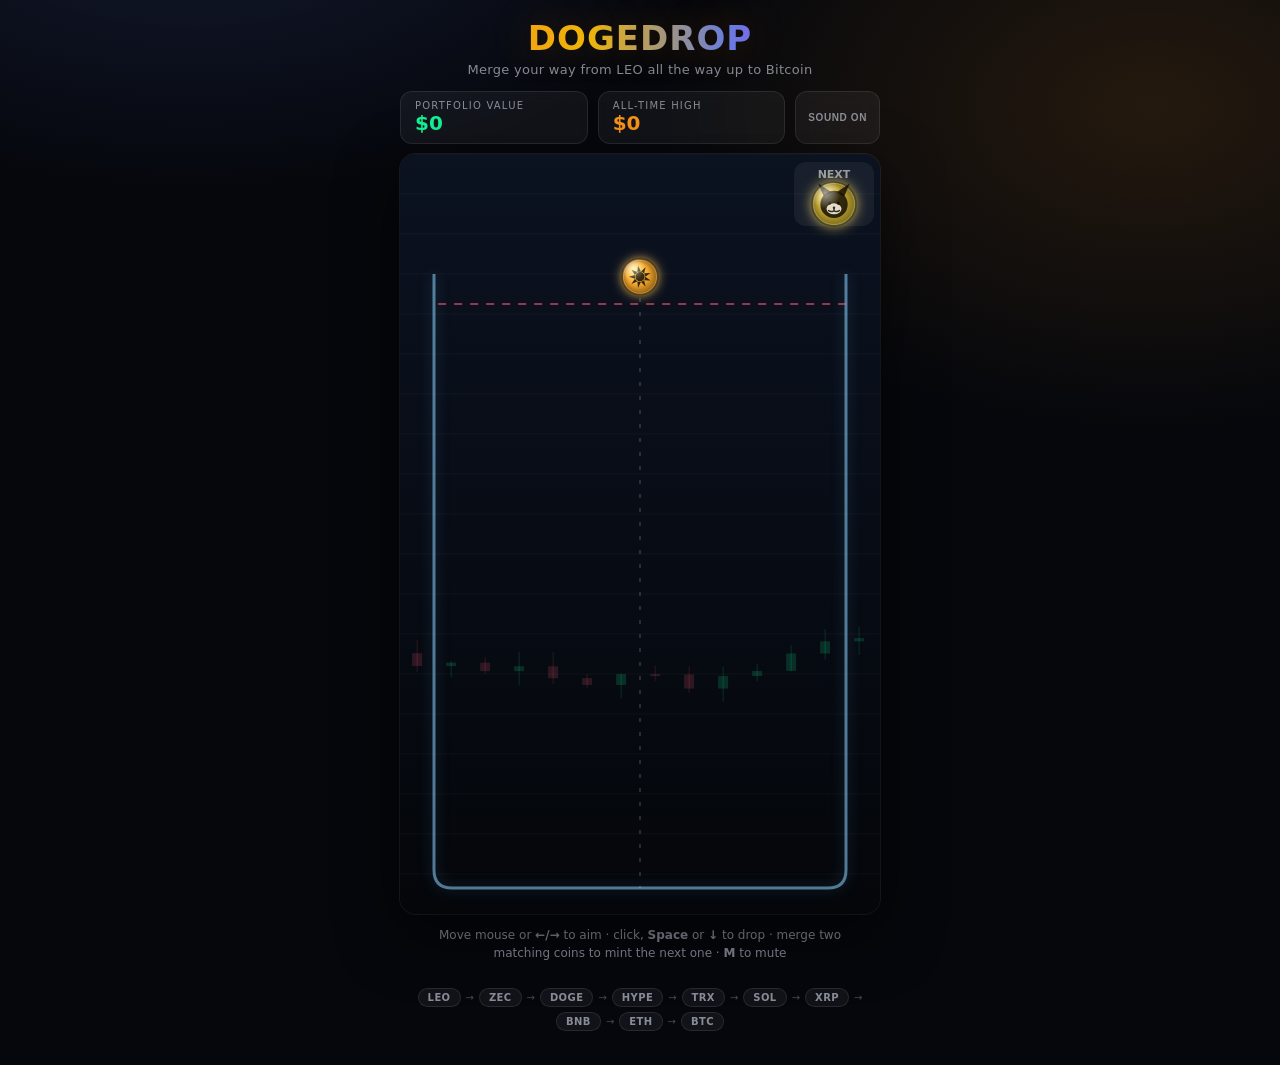
==== game.html @ 5583e7e5 "Add DogeDrop: a crypto-merge Chrome extension game Physics-based merge game (Suika/2048-style) built" ====
<!DOCTYPE html>
<html lang="en">
<head>
<meta charset="UTF-8">
<meta name="viewport" content="width=device-width, initial-scale=1">
<title>DogeDrop: Crypto Merge</title>
<link rel="stylesheet" href="css/style.css">
</head>
<body>
  <header>
    <h1 class="title">DOGEDROP</h1>
    <p class="subtitle">Merge your way from LEO all the way up to Bitcoin</p>
  </header>

  <div class="hud">
    <div class="stat">
      <div class="stat-label">Portfolio Value</div>
      <div class="stat-value" id="score-value">$0</div>
    </div>
    <div class="stat">
      <div class="stat-label">All-Time High</div>
      <div class="stat-value" id="ath-value">$0</div>
    </div>
    <button id="mute-btn" type="button">SOUND ON</button>
  </div>

  <div class="game-stage">
    <canvas id="game-canvas"></canvas>
    <div class="game-over" id="game-over">
      <div class="game-over-panel">
        <h2>Portfolio Liquidated</h2>
        <div class="new-ath-badge" id="new-ath-badge">NEW ALL-TIME HIGH</div>
        <span id="final-score">$0</span>
        <button id="restart-btn" type="button">Trade Again</button>
      </div>
    </div>
  </div>

  <p class="instructions">
    Move mouse or <strong>←/→</strong> to aim &middot; click, <strong>Space</strong> or <strong>↓</strong> to drop &middot;
    merge two matching coins to mint the next one &middot; <strong>M</strong> to mute
  </p>

  <div class="ladder">
    <span class="ladder-chip">LEO</span><span class="ladder-arrow">&#8594;</span>
    <span class="ladder-chip">ZEC</span><span class="ladder-arrow">&#8594;</span>
    <span class="ladder-chip">DOGE</span><span class="ladder-arrow">&#8594;</span>
    <span class="ladder-chip">HYPE</span><span class="ladder-arrow">&#8594;</span>
    <span class="ladder-chip">TRX</span><span class="ladder-arrow">&#8594;</span>
    <span class="ladder-chip">SOL</span><span class="ladder-arrow">&#8594;</span>
    <span class="ladder-chip">XRP</span><span class="ladder-arrow">&#8594;</span>
    <span class="ladder-chip">BNB</span><span class="ladder-arrow">&#8594;</span>
    <span class="ladder-chip">ETH</span><span class="ladder-arrow">&#8594;</span>
    <span class="ladder-chip">BTC</span>
  </div>

  <script src="js/coins.js"></script>
  <script src="js/physics.js"></script>
  <script src="js/particles.js"></script>
  <script src="js/audio.js"></script>
  <script src="js/storage.js"></script>
  <script src="js/game.js"></script>
  <script src="js/main.js"></script>
</body>
</html>
---- css/style.css ----
:root {
  --bg: #05070c;
  --panel: rgba(255, 255, 255, 0.05);
  --panel-border: rgba(255, 255, 255, 0.09);
  --text: #eaf0ff;
  --text-dim: rgba(234, 240, 255, 0.55);
  --accent: #f7931a;
  --accent2: #627eea;
  --green: #14f195;
  --red: #ff5c77;
  --radius: 16px;
}

* { box-sizing: border-box; }

html, body {
  margin: 0;
  padding: 0;
  min-height: 100%;
  background: var(--bg);
  color: var(--text);
  font-family: system-ui, -apple-system, "Segoe UI", Roboto, Arial, sans-serif;
  overflow-x: hidden;
}

body {
  display: flex;
  flex-direction: column;
  align-items: center;
  padding: 18px 14px 34px;
  background:
    radial-gradient(ellipse 900px 500px at 15% -10%, rgba(98, 126, 234, 0.16), transparent 60%),
    radial-gradient(ellipse 900px 600px at 90% 10%, rgba(247, 147, 26, 0.13), transparent 55%),
    var(--bg);
}

header {
  text-align: center;
  margin-bottom: 14px;
}

.title {
  font-size: 34px;
  font-weight: 800;
  letter-spacing: 1px;
  margin: 0;
  background: linear-gradient(90deg, #f7931a, #f0b90a 35%, #627eea 75%, #9945ff);
  -webkit-background-clip: text;
  background-clip: text;
  color: transparent;
  text-shadow: 0 0 40px rgba(247, 147, 26, 0.25);
}

.subtitle {
  margin: 4px 0 0;
  font-size: 13px;
  color: var(--text-dim);
  letter-spacing: 0.3px;
}

.hud {
  display: flex;
  align-items: stretch;
  gap: 10px;
  width: 100%;
  max-width: 480px;
  margin-bottom: 10px;
}

.stat {
  flex: 1;
  background: var(--panel);
  border: 1px solid var(--panel-border);
  border-radius: 12px;
  padding: 8px 14px;
  backdrop-filter: blur(6px);
}

.stat-label {
  font-size: 10px;
  letter-spacing: 1.2px;
  color: var(--text-dim);
  text-transform: uppercase;
}

.stat-value {
  font-size: 20px;
  font-weight: 700;
  font-variant-numeric: tabular-nums;
}

#score-value { color: var(--green); }
#ath-value { color: var(--accent); }

#mute-btn {
  flex: 0 0 auto;
  background: var(--panel);
  border: 1px solid var(--panel-border);
  border-radius: 12px;
  color: var(--text-dim);
  font-size: 10px;
  font-weight: 700;
  letter-spacing: 0.6px;
  padding: 8px 12px;
  cursor: pointer;
  backdrop-filter: blur(6px);
}
#mute-btn:hover { color: var(--text); border-color: rgba(255,255,255,0.2); }
#mute-btn.muted { color: var(--red); }

.game-stage {
  position: relative;
  border-radius: var(--radius);
  overflow: hidden;
  box-shadow: 0 20px 60px rgba(0,0,0,0.55), 0 0 0 1px var(--panel-border);
}

canvas#game-canvas {
  display: block;
  touch-action: none;
  cursor: crosshair;
}

.game-over {
  position: absolute;
  inset: 0;
  display: flex;
  align-items: center;
  justify-content: center;
  background: rgba(4, 6, 10, 0.72);
  backdrop-filter: blur(4px);
  opacity: 0;
  pointer-events: none;
  transition: opacity 0.25s ease;
}
.game-over.show { opacity: 1; pointer-events: auto; }

.game-over-panel {
  text-align: center;
  background: linear-gradient(180deg, rgba(255,255,255,0.08), rgba(255,255,255,0.03));
  border: 1px solid var(--panel-border);
  border-radius: 18px;
  padding: 28px 34px;
  min-width: 240px;
}

.game-over-panel h2 {
  margin: 0 0 4px;
  font-size: 22px;
  letter-spacing: 0.5px;
}

.new-ath-badge {
  display: none;
  margin: 6px 0 10px;
  font-size: 12px;
  font-weight: 800;
  letter-spacing: 0.8px;
  color: #0a0e17;
  background: linear-gradient(90deg, #ffd76a, #ffab4a);
  border-radius: 999px;
  padding: 4px 12px;
}

#final-score {
  display: block;
  font-size: 30px;
  font-weight: 800;
  color: var(--green);
  margin: 6px 0 18px;
}

#restart-btn {
  background: linear-gradient(90deg, var(--accent), #ffb84d);
  border: none;
  color: #1a1002;
  font-weight: 800;
  letter-spacing: 0.4px;
  padding: 11px 26px;
  border-radius: 999px;
  font-size: 14px;
  cursor: pointer;
}
#restart-btn:hover { filter: brightness(1.08); }

.instructions {
  margin-top: 12px;
  font-size: 12px;
  color: var(--text-dim);
  text-align: center;
  max-width: 460px;
  line-height: 1.5;
}

.ladder {
  display: flex;
  align-items: center;
  gap: 5px;
  margin-top: 14px;
  flex-wrap: wrap;
  justify-content: center;
  max-width: 480px;
}

.ladder-chip {
  font-size: 10px;
  font-weight: 700;
  letter-spacing: 0.4px;
  color: var(--text-dim);
  background: var(--panel);
  border: 1px solid var(--panel-border);
  border-radius: 999px;
  padding: 3px 9px;
}

.ladder-arrow {
  color: var(--text-dim);
  font-size: 10px;
  opacity: 0.5;
}
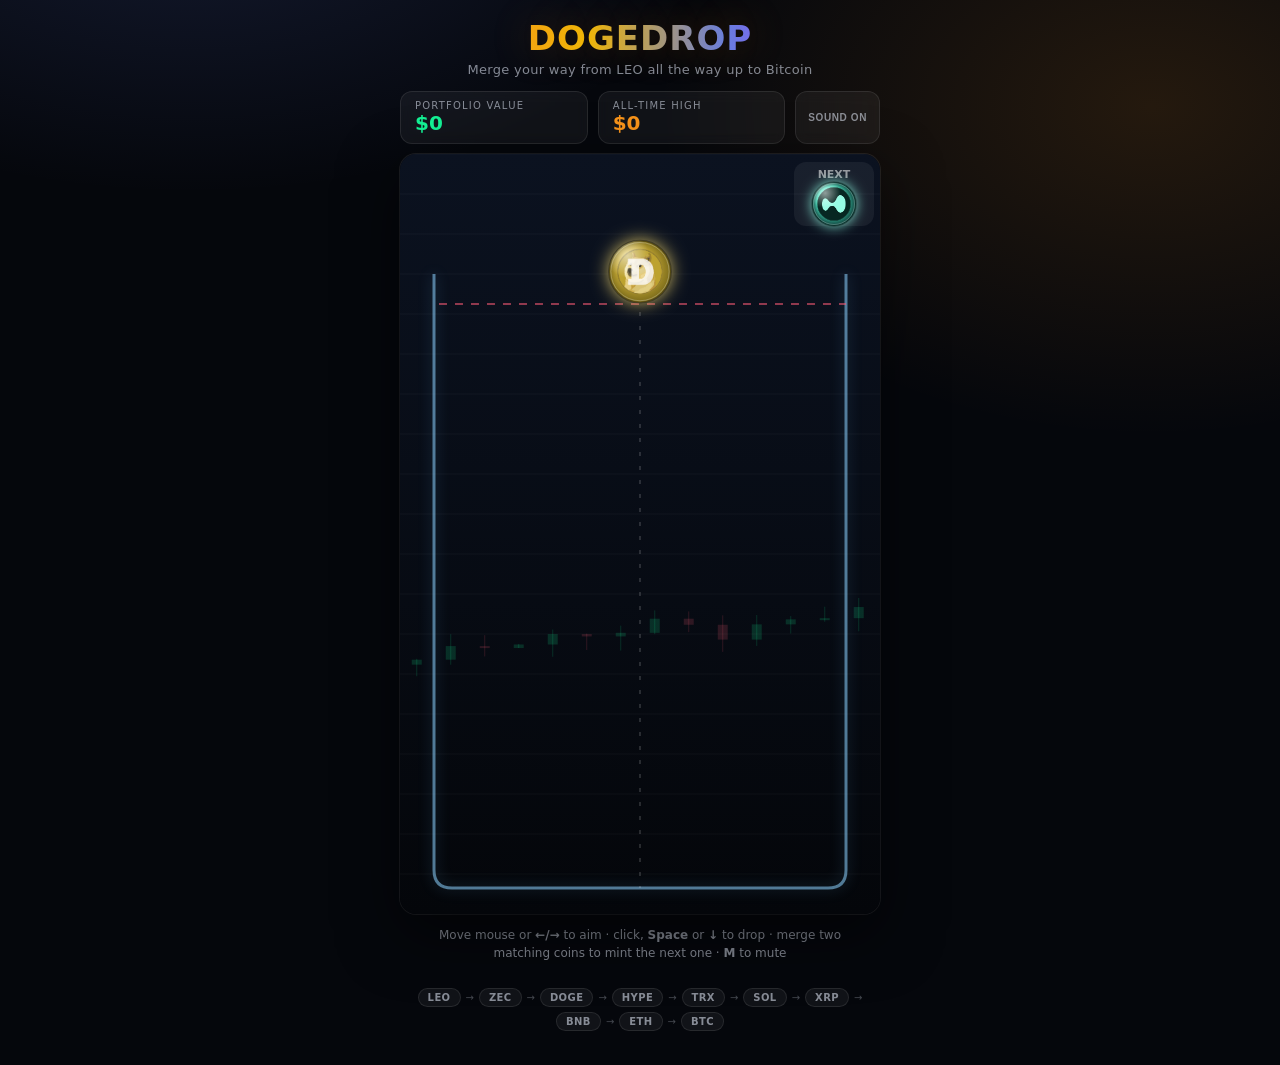
==== commit d85b48c7: "Use real coin logos instead of hand-drawn artwork Downloaded each project's actual logo (assets/coin" ====
--- a/game.html
+++ b/game.html
@@ -25,6 +25,7 @@
   </div>
 
   <div class="game-stage">
+    <div id="loading" class="loading">Loading coins&hellip;</div>
     <canvas id="game-canvas"></canvas>
     <div class="game-over" id="game-over">
       <div class="game-over-panel">
--- a/css/style.css
+++ b/css/style.css
@@ -121,6 +121,19 @@
   cursor: crosshair;
 }
 
+.loading {
+  position: absolute;
+  inset: 0;
+  display: flex;
+  align-items: center;
+  justify-content: center;
+  color: var(--text-dim);
+  font-size: 13px;
+  letter-spacing: 0.4px;
+  background: var(--bg);
+  z-index: 5;
+}
+
 .game-over {
   position: absolute;
   inset: 0;
